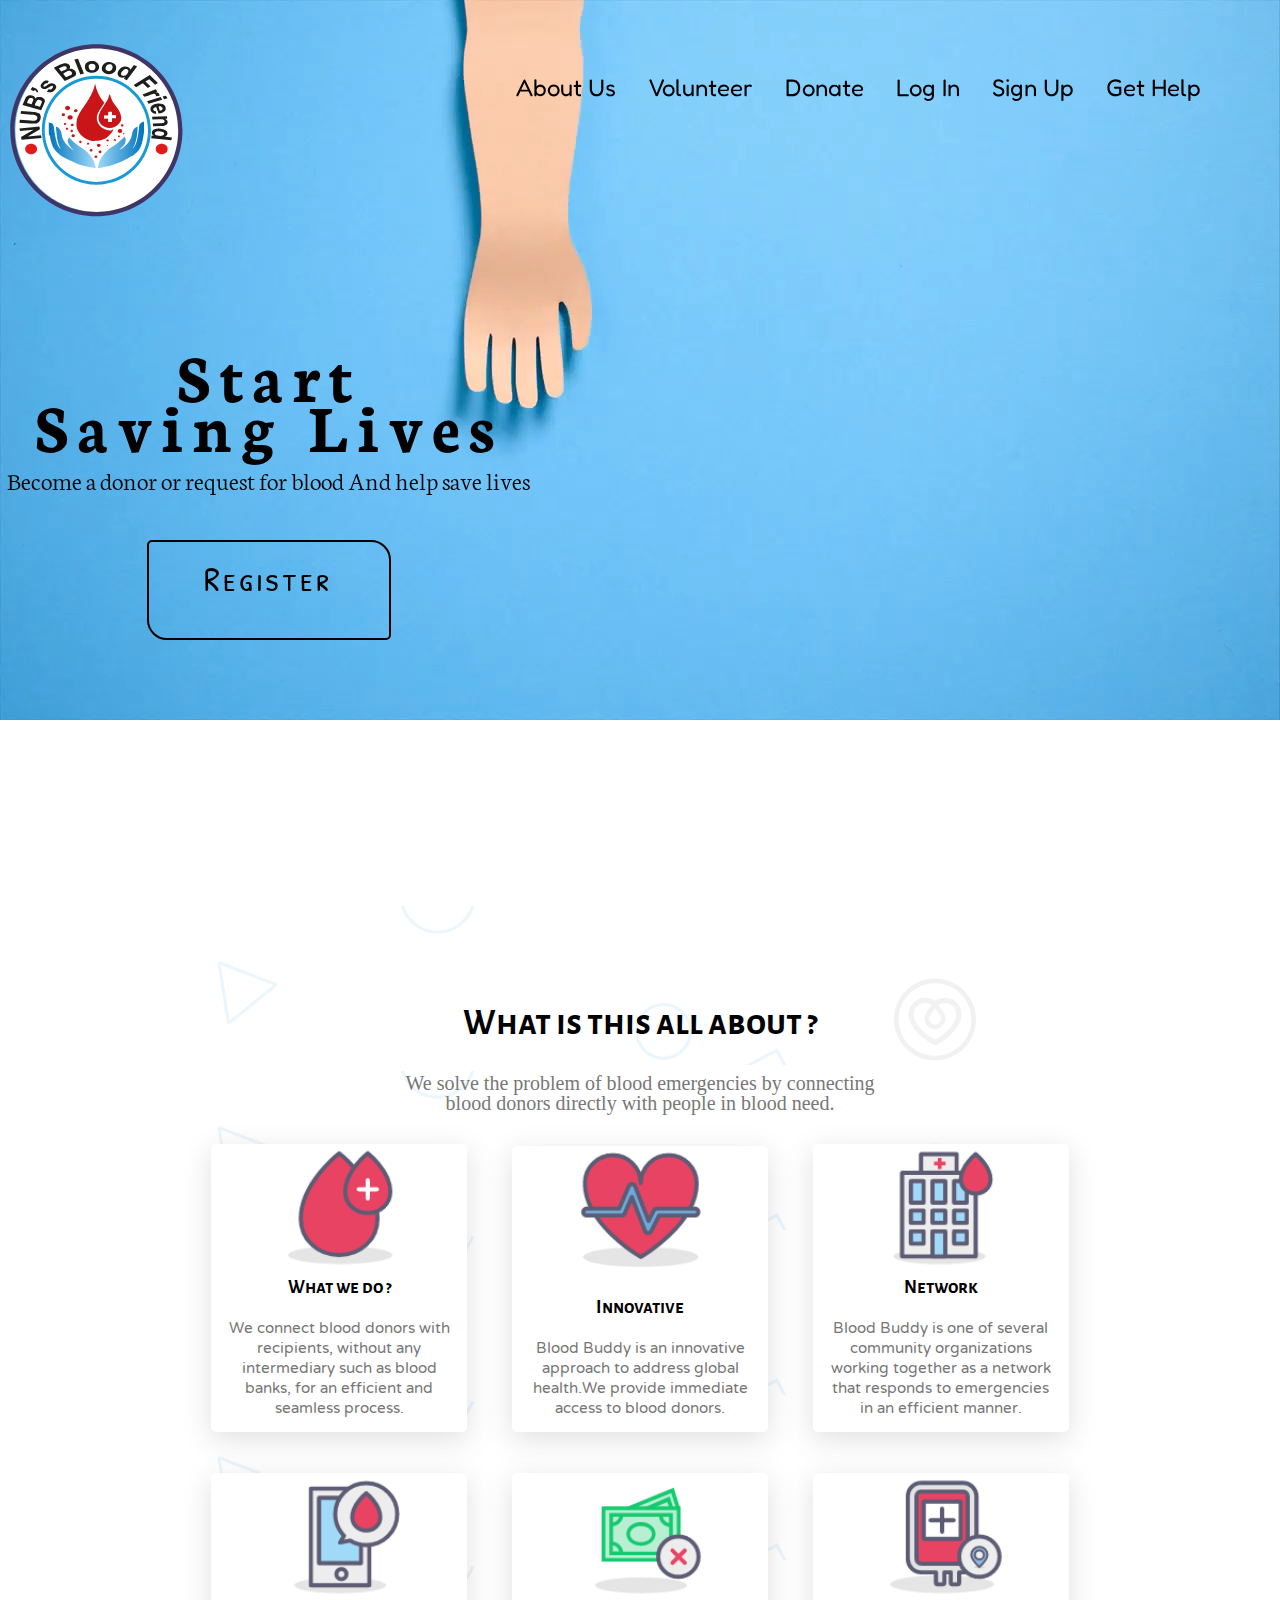
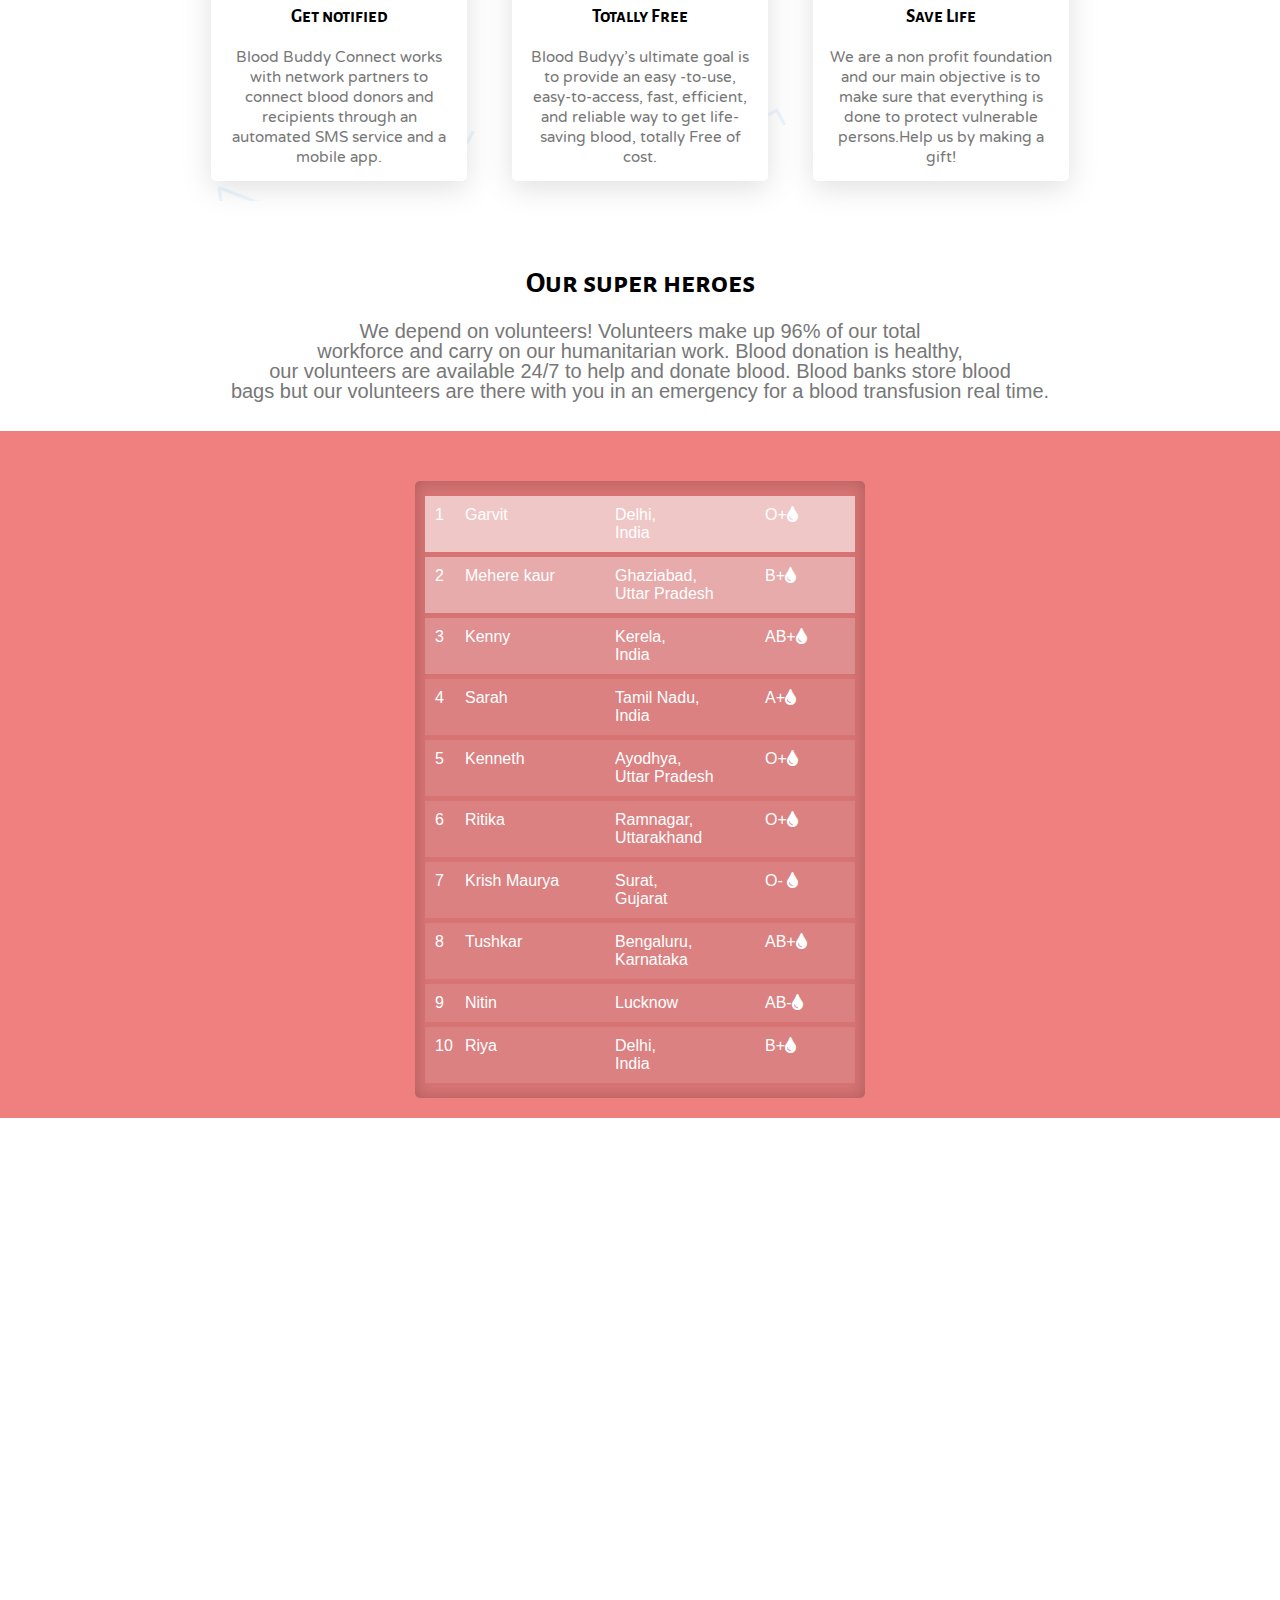
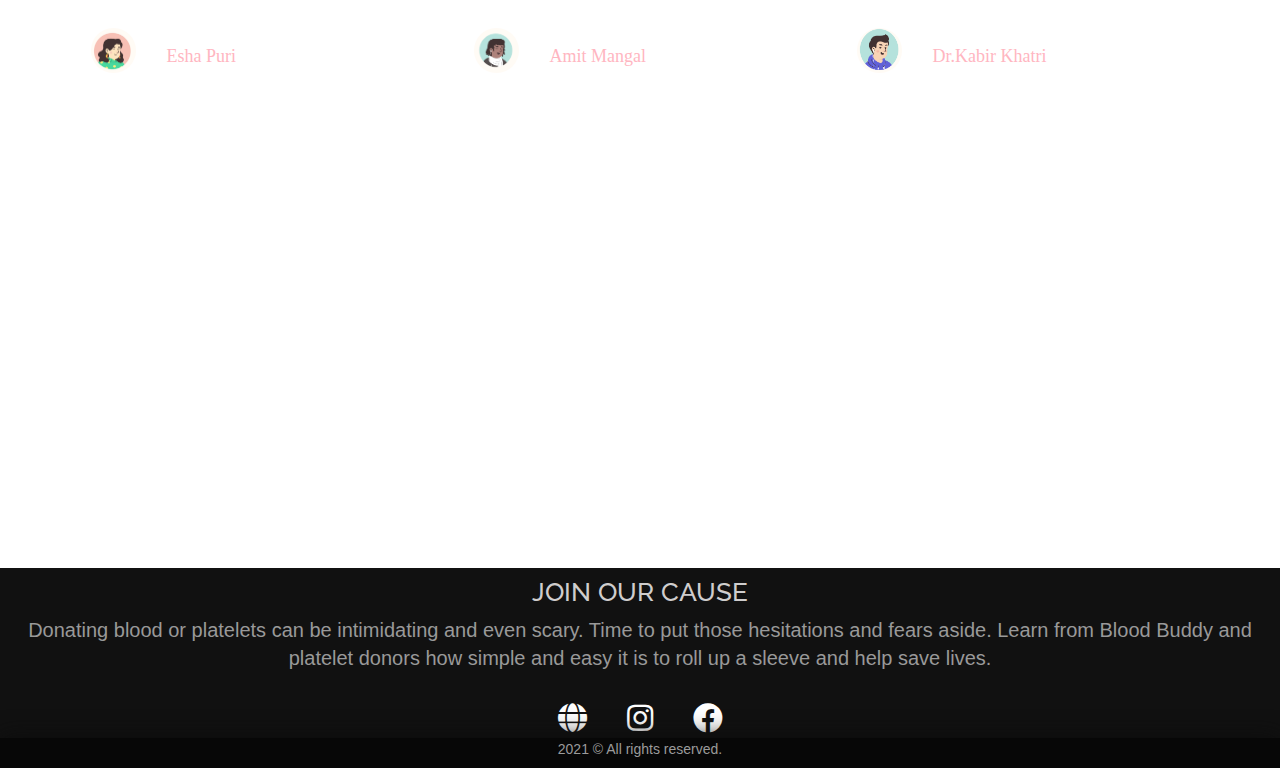
==== index.html @ 306397d5 "initial state" ====
<!DOCTYPE html>
<html lang="en">

<head>
    <meta charset="UTF-8">
    <meta http-equiv="X-UA-Compatible" content="IE=edge">
    <meta name="viewport" content="width=device-width, initial-scale=1.0">
    <link rel="icon" href='./Images/logo.svg' type="image/png">
    <link rel="stylesheet" href='css/index.css'>
    <link rel="stylesheet" href='https://fontawesome.com/v4.7.0/icon/bars'>
    <link rel="stylesheet" href="https://cdnjs.cloudflare.com/ajax/libs/font-awesome/5.15.3/css/all.min.css" />
    <script src="https://cdn.jsdelivr.net/npm/bootstrap@5.1.3/dist/js/bootstrap.bundle.min.js"></script>
    <script src="https://ajax.googleapis.com/ajax/libs/jquery/3.5.1/jquery.min.js"></script>
</head>
<title>BLOOD BUDDY</title>
<!-- <div class="preloader">
    <img src="Images/pre-loader.svg" alt="spinner">
</div> -->

<body>
    <!--Scroll to top button-->
    <button onclick="topFunction()" id="myBtn" class="fas fa-arrow-up"></button>
    <!-- Home Page -->
    <header>
        <video autoplay muted loop plays-inline id="homevideo">
            <source src="./video/homevideo1.mp4" type="video/mp4">
        </video>
        <div id="logo">
            <a href="index.html"><img src="./Images/logo.svg"></a>
        </div>
        <div id="nav">
            <div class="header-list" id="headerl">
                <i class="fa fa-times" onclick="hideMenu()"></i>
                <ul>
                    <li><a class="scroll" href="#about-us">About Us</a></li>
                    <li><a class="scroll" href="#vol-sect">Volunteer</a></li>
                    <li><a href="donate.html" target="_blank">Donate</a></li>
                    <li><a href="login.html" target="_blank">Log In</a></li>
                    <li><a href="signup.html" target="_blank">Sign Up</a></li>
                    <li><a href="help.html" target="_blank">Get Help</a></li>
                </ul>
            </div>
            <i class="fa fa-bars" onclick="showMenu()"></i>
        </div>
        <div class="text-box">
            <h1> Start </h1>
            <h1>Saving Lives </h1>
            <p>Become a donor or request for blood And help save lives</p>
            <a href='Register.html' class="hero-btn" target="_blank">Register</a>
        </div>
    </header>

    <!--ABOUT US -->

    <main>
        <section id="about-us">
            <div class="about">
                <h1 class="heading">What is this all about ?</h1> <br>
                <p class="head-des" class="text">We solve the problem of blood emergencies by connecting <span class="one-line"><br></span> blood donors directly with people in blood need. </p>
                <div class="row">
                    <div class="about-col">
                        <div class="image">
                            <img src="./Images/drop.png">
                        </div>
                        <h3>What we do ?</h3>
                        <p>We connect blood donors with recipients, without any intermediary such as blood banks, for an efficient and seamless process.</p>
                    </div>
                    <div class="about-col">
                        <div class="image">
                            <img src="./Images/innovation.png">
                        </div>
                        <br>
                        <h3>Innovative</h3>
                        <p>Blood Buddy is an innovative approach to address global health.We provide <span>immediate
                                access</span> to blood donors.</p>
                    </div>
                    <div class="about-col">
                        <div class="image">
                            <img src="./Images/netwotk.png">
                        </div>
                        <h3>Network</h3>
                        <p>Blood Buddy is one of several community organizations working together as a network that responds to emergencies in an efficient manner.</p>
                    </div>
                    <div class="about-col">
                        <div class="image">
                            <img src="./Images/noti.png">
                        </div>
                        <h3>Get notified</h3>
                        <p>Blood Buddy Connect works with network partners to connect blood donors and recipients through an automated SMS service and a mobile app.</p>
                    </div>
                    <div class="about-col">
                        <div class="image">
                            <img src="./Images/cost.png">
                        </div>
                        <h3>Totally Free</h3>
                        <p>Blood Budyy's ultimate goal is to provide an easy -to-use, easy-to-access, fast, efficient, and reliable way to get life-saving blood, totally <span>Free of cost.</span></p>
                    </div>
                    <div class="about-col">
                        <div class="image">
                            <img src="./Images/save.png">
                        </div>
                        <h3>Save Life</h3>
                        <p>We are a non profit foundation and our main objective is to make sure that everything is done to protect vulnerable persons.<span>Help
                                us by making a gift!</span></p>
                    </div>
                </div>
            </div>
        </section>
    </main>

    <!-- Volunteer Section -->

    <div class="volunteer" section id="vol-sect">
        <div class="title-head">
            <h1 class="title">Our super heroes </h1>
        </div>
        <p class="content">We depend on volunteers! Volunteers make up 96% of our total<span class="line"><br></span> workforce and carry on our humanitarian work. Blood donation is healthy,<span class="line"><br></span> our volunteers are available 24/7 to help and donate
            blood. Blood banks store blood<span class="line"><br></span> bags but our volunteers are there with you in an emergency for a blood transfusion real time.</p>
        <ul class="volunt">
            <li class="vol">
                <span class=" vol-i number">1 </span>
                <span class=" vol-i name">Garvit</span>
                <span class=" vol-i location">Delhi,<br>India</span>
                <span class=" vol-i blood group">O+<i class="fa fa-tint" aria-hidden="true"></i>
                </span>
            </li>
            <li class="vol">
                <span class=" vol-i number">2</span>
                <span class=" vol-i name">Mehere kaur</span>
                <span class=" vol-i location">Ghaziabad,<br>Uttar Pradesh</span>
                <span class=" vol-i blood group">B+<i class="fa fa-tint" aria-hidden="true"></i>
                </span>
            </li>
            <li class="vol">
                <span class=" vol-i number">3</span>
                <span class=" vol-i name">Kenny</span>
                <span class=" vol-i location">Kerela,<br>India</span>
                <span class=" vol-i blood group">AB+<i class="fa fa-tint" aria-hidden="true"></i>
                </span>
            </li>
            <li class="vol">
                <span class=" vol-i number">4</span>
                <span class=" vol-i name">Sarah</span>
                <span class=" vol-i location">Tamil Nadu,<br>India</span>
                <span class=" vol-i blood group">A+<i class="fa fa-tint" aria-hidden="true"></i>
                </span>
            </li>

            <li class="vol">
                <span class=" vol-i number">5</span>
                <span class=" vol-i name">Kenneth</span>
                <span class=" vol-i location">Ayodhya,<br>Uttar Pradesh</span>
                <span class=" vol-i blood group"> O+<i class="fa fa-tint" aria-hidden="true"></i>
                </span>
            </li>

            <li class="vol">
                <span class=" vol-i number">6</span>
                <span class=" vol-i name">Ritika</span>
                <span class=" vol-i location">Ramnagar,<br>Uttarakhand</span>
                <span class=" vol-i blood group">O+<i class="fa fa-tint" aria-hidden="true"></i>
                </span>
            </li>

            <li class="vol">
                <span class=" vol-i number">7</span>
                <span class=" vol-i name">Krish Maurya</span>
                <span class=" vol-i location">Surat,<br>Gujarat</span>
                <span class=" vol-i blood group">O- <i class="fa fa-tint" aria-hidden="true"></i>
                </span>
            </li>

            <li class="vol">
                <span class=" vol-i number">8</span>
                <span class=" vol-i name">Tushkar</span>
                <span class=" vol-i location">Bengaluru,<br>Karnataka</span>
                <span class=" vol-i blood group">AB+<i class="fa fa-tint" aria-hidden="true"></i>
                </span>
            </li>

            <li class="vol">
                <span class=" vol-i number">9</span>
                <span class=" vol-i name">Nitin</span>
                <span class=" vol-i location">Lucknow</span>
                <span class=" vol-i blood group">AB-<i class="fa fa-tint" aria-hidden="true"></i>
                </span>
            </li>

            <li class="vol">
                <span class=" vol-i number">10</span>
                <span class=" vol-i name">Riya</span>
                <span class=" vol-i location">Delhi,<br>India</span>
                <span class=" vol-i blood group">B+<i class="fa fa-tint" aria-hidden="true"></i>
                </span>
            </li>

        </ul>
    </div>
    <!--REVIEW-->
    <section class="customer-review">
        <div class="row-customer">
            <h2>Testimonials<br>See what our users have to say</h2>
        </div>
        <div class="row-customer">
            <div class="col-customer span-1-of-3-customer customer-box">
                <div class="customer-text-box">
                    Blood Buddy is just awesome! I just donated for the first time and it could not have been easier.Blood Buddy is doing a very important work and I'm happy that I could contribute . It's hygienic,safe and convenient, I recommend it to everyone!
                </div>
                <div class="customer">
                    <img src="Images/review-3.PNG" alt="Customer photo">
                    <p>Esha Puri </p>
                </div>
            </div>

            <div class="col-customer span-1-of-3-customer customer-box">
                <div class="customer-text-box">
                    I found Blood Buddy at a time that my mother was in urgent need of blood. Blood Buddy arranged the required amount in no time. It saved us a lot of hassle and worry especially in such a trying time.
                    <br> Thank you Blood Buddy!
                </div>
                <div class="customer">
                    <img src="Images/review-2.PNG" alt="Customer photo">
                    <p>Amit Mangal</p>
                </div>
            </div>
            <div class="col-customer span-1-of-3-customer customer-box">
                <div class="customer-text-box">
                    I have been a part of this organization for quite some time and each time I'm amazed by the seamless and efficient system in place.The importance of timely care especially in the recent times is known and having Blood Buddy takes a load off my mind.
                </div>
                <div class="customer">
                    <img src="Images/review-1.PNG" alt="Customer photo">
                    <p>Dr.Kabir Khatri</p>
                </div>
            </div>
        </div>
    </section>

    <!--FOOTER-->

    <footer>
        <div class="siteFooterBar">
            <div class="content1">
                <div class="foot">2021 © All rights reserved.</div>
            </div>
        </div>
        <div class="footer-content">
            <h3>JOIN OUR CAUSE</h3>
            <p>Donating blood or platelets can be intimidating and even scary. Time to put those hesitations and fears aside. Learn from Blood Buddy and platelet donors how simple and easy it is to roll up a sleeve and help save lives.</p>
            <div class="socials">
                <ul class="sci">
                    <li><a href="https://www.facebook.com/givebloodnhs/" target="_blank"><i
                                class="fab fa-facebook"></i></a>
                    </li>
                    <li><a href="https://www.instagram.com/indiablooddonation/?hl=en" target="_blank"><i
                                class="fab fa-instagram"></i></a></li>
                    <li><a href="http://nbtc.naco.gov.in/" target="_blank"><i class="fas fa-globe"></i></a>
                    </li>
                </ul>
            </div>
        </div>


    </footer>
    <!--Javascript for pre-loader-->

    <script>
        const preloader = document.querySelector('.preloader');
        const fadeEffect = setInterval(() => {
            if (!preloader.style.opacity) {
                preloader.style.opacity = 1;
            }
            if (preloader.style.opacity > 0) {
                preloader.style.opacity -= 1.5;
            } else {
                clearInterval(fadeEffect);
            }
        }, 1500);
        window.addEventListener('load', fadeEffect);
    </script>
    <!--js for scroll to top-->
    <script src="up.js"></script>

    <!--JAVASCRIPT FOR TOGGLE MENU -->
    <script>
        var headerl = document.getElementById("headerl");

        function showMenu() {
            headerl.style.right = "0";
        }

        function hideMenu() {
            headerl.style.right = "-210px";
        }
    </script>


    <!--js for scroll effects-->
    <script src="scroll.js"></script>

</body>

</html>
---- css/index.css ----
@import url("https://fonts.googleapis.com/css2?family=Fredoka+One&display=swap");
@import url("https://fonts.googleapis.com/css2?family=Neuton:ital@1&display=swap");
@import url("https://fonts.googleapis.com/css2?family=Patrick+Hand+SC&display=swap");
@import url("https://fonts.googleapis.com/css2?family=Alegreya+Sans+SC:wght@300&display=swap");
@import url("https://fonts.googleapis.com/css2?family=NTR&display=swap");
@import url("https://fonts.googleapis.com/css2?family=Raleway&display=swap");
* {
    margin: 0px;
}

.preloader {
    align-items: center;
    background: rgb(0, 0, 0);
    display: flex;
    height: 100vh;
    justify-content: center;
    left: 0;
    position: fixed;
    top: 0;
    transition: opacity 0.3s linear;
    width: 100%;
    z-index: 9999;
    pointer-events: none;
}

#homevideo {
    height: auto;
    width: 100%;
    align-items: center;
    justify-content: center;
    transition: 0.5s;
}

header {
    overflow: hidden;
    height: 100vh;
    width: 100%;
    background-size: cover;
    position: relative;
    background-attachment: fixed;
}

#logo {
    position: absolute;
    top: 9%;
    left: 5%;
    transform: translate(-40%, -30%);
    text-align: center;
    font-family: "Neuton", serif;
    line-height: 30px;
    margin-bottom: 10px;
}

#logo>a>img {
    width: 70%;
}

#nav {
    width: 90%;
    color: black;
    position: absolute;
    top: 10%;
    left: 50%;
    transform: translate(-50%, -50%);
    text-align: center;
    font-family: "Neuton", serif;
    line-height: 50px;
}

#nav img {
    width: 150px;
    padding-left: 20px;
    padding-top: 10px;
    top: 0%;
}

#nav .header-list {
    flex: 1;
    text-align: right;
}

.header-list ul li {
    list-style: none;
    display: inline-block;
    padding: 8px 15px;
    position: relative;
}

.header-list ul li a {
    color: black;
    font-size: 24px;
    text-decoration: none;
    font-family: "Fredoka One", cursive;
}

.header-list ul li::after {
    content: "";
    height: 2px;
    background: #cd5c5c;
    display: block;
    margin: auto;
    transition: 0.5s;
    width: 0%;
}

.header-list ul li:hover::after {
    width: 100%;
}

.text-box {
    width: 80%;
    color: rgb(0, 0, 0);
    position: absolute;
    top: 55%;
    left: 21%;
    transform: translate(-50%, -50%);
    text-align: center;
    font-family: "Neuton", serif;
    line-height: 50px;
}

.text-box h1 {
    font-size: 70px;
    font-family: "Neuton", serif;
    letter-spacing: 8px;
}

.text-box p {
    margin: 10px 0 40px;
    font-size: 26px;
    color: black;
}

.hero-btn {
    border-radius: 5px;
    display: inline-block;
    text-decoration: none;
    color: black;
    border: 2px solid black;
    border-radius: 5px 20px 5px;
    padding: 12px 30px;
    font-size: 35px;
    background: transparent;
    position: relative;
    cursor: pointer;
    width: 20vh;
    letter-spacing: 3px;
    height: 8vh;
    font-family: "Patrick Hand SC", cursive;
}

.hero-btn:hover {
    border: 1px solid #cd5c5c;
    background: #cd5c5c;
    transition: 1s;
    font-weight: 300;
}

#nav .fa {
    display: none;
}

@media only screen and (max-width: 800px) {
    #logo {
        visibility: collapse;
    }
    #homevideo {
        height: auto;
        width: 100%;
    }
    .text-box {
        height: auto;
        width: 50%;
        left: 50%;
        top: 62%;
    }
    .text-box h1 {
        font-size: 200%;
        padding-top: 32px;
    }
    .text-box p {
        font-size: 90%;
    }
    .hero-btn {
        border-radius: 5px;
        border: 2px solid black;
        border-radius: 5px 20px 5px;
        padding: 12px 30px;
        font-size: 200%;
        background: transparent;
        position: relative;
        cursor: pointer;
        width: 20vh;
        letter-spacing: 3px;
        height: 8vh;
    }
    .header-list ul li {
        display: block;
    }
    .header-list {
        position: absolute;
        background: #fa8072;
        height: 100vh;
        width: 200px;
        top: 0;
        right: -210px;
        text-align: left;
        z-index: 2;
        transition: 1s;
    }
    #nav .fa {
        display: block;
        color: #fff;
        float: right;
        margin: 10px;
        font-size: 22px;
        cursor: pointer;
        padding-bottom: 20px;
    }
    .header-list ul {
        padding: 30px;
    }
}


/*ABOUT*/

.about {
    width: 80%;
    margin: auto;
    text-align: center;
    padding-top: 8%;
}

h1 {
    font-size: 30px;
    font-weight: 600;
}

p {
    color: #777;
    font-size: 20px;
    font-weight: 300;
    padding: 10px;
    line-height: 20px;
}

.about-col {
    transition: transform 1s;
    width: 25%;
    display: inline-block;
    box-shadow: rgba(100, 100, 111, 0.2) 0px 7px 29px 0px;
    border-radius: 5px;
    position: relative;
    background: white;
    margin: 2%;
}

.about-col:hover {
    transform: scale(1.03, 1.03);
}

.image img {
    width: 50%;
    border-top-right-radius: 5px;
    border-top-left-radius: 5px;
}

.about h3 {
    font-family: "Alegreya Sans SC", sans-serif;
}

.about-col p {
    padding: 3px;
    text-align: center;
    padding-top: 10px;
    border-radius: 2.8rem;
    margin: 10px;
    z-index: -1;
    font-family: "NTR", sans-serif;
    font-size: 1.2rem;
}

.heading {
    font-size: 36px;
    font-weight: 600;
    font-family: "Alegreya Sans SC", sans-serif;
}

main {
    background: url(../Images/ug.png);
    z-index: -10;
}

@media screen and (max-width: 540px) {
    .about {
        width: 95%;
        margin: auto;
    }
    .about p {
        padding: 0px;
        margin: 2px;
        font-size: 16px;
    }
    .about-col {
        width: 27%;
    }
}

@media screen and (max-width: 360px) {
    .about {
        width: 95%;
        margin: auto;
    }
    .about p {
        padding: 0px;
        margin: 1.4px;
        font-size: 15px;
        letter-spacing: -0.01rem;
    }
    .about-col {
        width: 28%;
        border-radius: 4px;
        margin: 1.3%;
    }
    .about h3 {
        font-size: 17px;
    }
    .about h1 {
        font-size: 27px;
    }
}

@media screen and (max-width: 400px) {
    .one-line {
        display: none;
    }
}


/* ABOUT ENDS */


/*Volunteer*/

.volunteer {
    background: #f08080;
    font-family: sans-serif;
    padding-bottom: 20px;
}

.volunt {
    /* position: relative; */
    width: 450px;
    margin: 50px auto 0px;
    padding: 10px;
    box-sizing: border-box;
    background: rgba(0, 0, 0, 0.1);
    box-shadow: inset 0 0 15px rgba(0, 0, 0, 0.2);
    overflow: hidden;
    border-radius: 5px;
}

.vol span .vol-i {
    display: flex;
    align-items: center;
}

.vol {
    display: flex;
    background: rgba(255, 255, 255, 0.1);
    padding: 10px 10px;
    color: #fff;
    margin: 5px 0;
    transition: 0.5s;
    justify-content: left;
}

.vol:nth-child(1) {
    background: rgba(255, 255, 255, 0.6);
}

.vol:nth-child(2) {
    background: rgba(255, 255, 255, 0.4);
}

.vol:nth-child(3) {
    background: rgba(255, 255, 255, 0.2);
}

.vol span:nth-child(1) {
    width: 30px;
}

.vol span:nth-child(2) {
    width: 150px;
}

.vol span:nth-child(3) {
    width: 150px;
    font-size: 15x;
}

.vol span:nth-child(4) {
    width: 70px;
}

.vol:hover {
    transform: scale(1.06);
    background: #ffb6c1;
}

@media screen and (max-width: 510px) {
    .volunt {
        /* position: relative; */
        width: 400px;
        margin: 40px auto 0px;
        padding: 10px;
        border-radius: 5px;
    }
    .vol {
        padding: 7px;
        margin: 5px 0;
        font-size: 16px;
    }
    .line {
        display: none;
    }
    .content .volunteer {
        font-size: 16px;
    }
}

@media screen and (max-width: 768px) {
    .content .volunteer {
        font-size: 16px;
    }
    .line {
        display: none;
    }
}

@media screen and (max-width: 400px) {
    .volunt {
        width: 300px;
        padding: 10px auto;
    }
    .vol {
        padding: 5px;
        margin: 4px 0;
        font-size: 14px;
    }
    .content {
        font-size: 15px;
    }
}

@media screen and (max-width: 320px) {
    .volunt {
        width: 270px;
        padding: 10px auto;
    }
    .vol {
        padding: 4px;
        margin: 4px 0;
        font-size: 13.5px;
    }
    .title-head {
        font-size: 28px;
    }
}

.title-head {
    font-family: "Alegreya Sans SC", sans-serif;
    * {
        margin: 0px;
        padding: 0px;
    }
    header {
        height: 100vh;
        width: 100%;
        background-image: linear-gradient(rgba(14, 23, 61, 0.7), rgb(59, 75, 85)), url(./Images/header.jpg);
        background-position: center;
        background-size: cover;
        position: relative;
        background-attachment: fixed;
    }
    nav {
        display: flex;
        padding: 2%, 6%;
        justify-content: space-between;
    }
    nav img {
        width: 200px;
        padding-left: 20px;
        padding-top: 10px;
    }
    .nav .header-list {
        flex: 1;
        text-align: right;
    }
    .header-list ul li {
        list-style: none;
        display: inline-block;
        padding: 8px 15px;
        position: relative;
    }
    .header-list ul li a {
        color: white;
        font-size: 24px;
        text-decoration: none;
        font-family: "Fredoka One", cursive;
    }
    .header-list ul li::after {
        content: "";
        height: 2px;
        background: #cd5c5c;
        display: block;
        margin: auto;
        transition: 0.5s;
        width: 0%;
    }
    .header-list ul li:hover::after {
        width: 100%;
    }
    .text-box {
        width: 90%;
        color: #fff;
        position: absolute;
        top: 50%;
        left: 50%;
        transform: translate(-50%, -50%);
        text-align: center;
        font-family: "Neuton", serif;
        line-height: 50px;
    }
    .text-box h1 {
        font-size: 70px;
        font-family: "Neuton", serif;
        letter-spacing: 8px;
    }
    .text-box p {
        margin: 10px 0 40px;
        font-size: 26px;
        color: #fff;
    }
    .hero-btn {
        display: inline-block;
        text-decoration: none;
        color: #fff;
        border: 1px solid #fff;
        padding: 12px 30px;
        font-size: 25px;
        background: transparent;
        position: relative;
        cursor: pointer;
        width: 20vh;
        letter-spacing: 3px;
        height: 8vh;
        font-family: "Patrick Hand SC", cursive;
    }
    .hero-btn:hover {
        border: 1px solid #cd5c5c;
        background: #cd5c5c;
        transition: 1s;
    }
    nav .fa {
        display: none;
    }
    @media (max-width: 700px) {
        .text-box h1 {
            font-size: 30px;
            padding-top: 32px;
        }
        nav img {
            width: 140px;
            padding-left: 20px;
            padding-top: 0px;
            padding-bottom: 200px;
            margin-bottom: 14px;
        }
        .header-list ul li {
            display: block;
        }
        .header-list {
            position: absolute;
            background: #fa8072;
            height: 100vh;
            width: 200px;
            top: 0;
            right: -210px;
            text-align: left;
            z-index: 2;
            transition: 1s;
        }
        nav .fa {
            display: block;
            color: #fff;
            margin: 10px;
            font-size: 22px;
            cursor: pointer;
            padding-bottom: 20px;
        }
        .header-list ul {
            padding: 30px;
        }
    }
    /*ABOUT*/
    .about {
        width: 98%;
        margin: auto;
        text-align: center;
        padding-top: 8%;
    }
    h1 {
        font-size: 30px;
        font-weight: 600;
    }
    p {
        color: #777;
        font-size: 20px;
        font-weight: 300;
        padding: 10px;
        line-height: 20px;
    }
    .about-col {
        transition: transform 1s;
        width: 25%;
        display: inline-block;
        box-shadow: rgba(100, 100, 111, 0.2) 0px 7px 29px 0px;
        border-radius: 5px;
        position: relative;
        background: white;
        margin: 2%;
    }
    .about-col:hover {
        transform: scale(1.03, 1.03);
    }
    .image img {
        width: 50%;
        border-top-right-radius: 5px;
        border-top-left-radius: 5px;
    }
    .about h3 {
        font-family: "Alegreya Sans SC", sans-serif;
    }
    .about-col p {
        padding: 3px;
        text-align: center;
        padding-top: 10px;
        border-radius: 2.8rem;
        margin: 10px;
        z-index: -1;
        font-family: "NTR", sans-serif;
        font-size: 1.2rem;
    }
    .heading {
        font-size: 36px;
        font-weight: 600;
        font-family: "Alegreya Sans SC", sans-serif;
    }
    main {
        background: url(../Images/ug.png);
        z-index: -10;
    }
    @media screen and (max-width: 540px) {
        .about {
            width: 95%;
            margin: auto;
        }
        .about p {
            padding: 0px;
            margin: 2px;
            font-size: 16px;
        }
        .about-col {
            width: 27%;
        }
    }
    @media screen and (max-width: 360px) {
        .about {
            width: 95%;
            margin: auto;
        }
        .about p {
            padding: 0px;
            margin: 1.4px;
            font-size: 15px;
            letter-spacing: -0.01rem;
        }
        .about-col {
            width: 28%;
            border-radius: 4px;
            margin: 1.3%;
        }
        .about h3 {
            font-size: 17px;
        }
        .about h1 {
            font-size: 27px;
        }
    }
    @media screen and (max-width: 400px) {
        .one-line {
            display: none;
        }
    }
    /* ABOUT ENDS */
    /*Volunteer*/
    .volunteer {
        background: #f08080;
        font-family: sans-serif;
        padding-bottom: 20px;
    }
    .volunt {
        /* position: relative; */
        width: 450px;
        margin: 50px auto 0px;
        padding: 10px;
        box-sizing: border-box;
        background: rgba(0, 0, 0, 0.1);
        box-shadow: inset 0 0 15px rgba(0, 0, 0, 0.2);
        overflow: hidden;
        border-radius: 5px;
    }
}

html {
    scroll-behavior: smooth;
}

#myBtn {
    display: none;
    position: fixed;
    bottom: 20px;
    right: 30px;
    z-index: 99;
    border: none;
    outline: none;
    background-color: rgba(255, 68, 68, 0.877);
    color: white;
    cursor: pointer;
    padding: 15px;
    border-radius: 50px;
    font-size: 18px;
}

#myBtn:hover {
    background-color: black;
}


/*Footer*/

.sec {
    border-top-left-radius: 40px;
    background: black;
    margin-top: 2%;
    color: #ffb6c1;
    height: 200px;
    padding-bottom: 20px;
    display: flex;
    flex-direction: column;
}

.footer-head {
    display: flex;
    justify-content: space-around;
    padding-top: 4vh;
}

.bout p {
    font-size: 18px;
    color: white;
    font-weight: 100;
}

.bout {
    position: relative;
    padding-right: 20px;
    padding-left: 20px;
    text-align: center;
    padding-top: 1vh;
}

.head {
    padding-left: 20px;
    font-family: "Alegreya Sans SC", sans-serif;
    font-size: 40px;
    font-weight: 600;
    display: flex;
    align-items: center;
}

.head:hover {
    color: white;
}

.sci li {
    float: right;
    text-decoration: none;
    list-style: none;
    padding-right: 40px;
    font-size: 30px;
}

.socials {
    display: flex;
    align-items: center;
}

.sci li a {
    color: white;
}

.sci li a:hover {
    transition: 1s;
    box-shadow: inset-1px -1px 2px rgba(0, 0, 0, 0.2), 2px 24px 10px rgba(0, 0, 0, 0.1);
}

.sci li i {
    transition: 0.5s;
}

.sci li i:hover {
    transform: rotate(0deg) skew(0deg) translate(0, -20px);
}

.sci li:nth-child(1) a:hover {
    color: #3b5998;
    transform: translateY(-20%);
}

.sci li:nth-child(2) a:hover {
    color: rgba(188, 42, 141);
    transform: translateY(-20px);
}

.sci li:nth-child(3) a:hover {
    color: #f0e68c;
    transform: translateY(-20px);
}

@media screen and (max-width: 500px) {
    .head {
        padding-left: 15px;
        font-size: 30px;
        font-weight: 550;
    }
    .sci li {
        padding-right: 15px;
        font-size: 25px;
    }
}

@media screen and (max-width: 360px) {
    .head {
        padding-left: 7px;
        font-size: 25px;
    }
    .sci li {
        padding-right: 7px;
        font-size: 20px;
    }
    .bout p {
        font-size: 18px;
    }
    .bout {
        padding-left: 2px;
        padding-right: 2px;
    }
}

.vol span .vol-i {
    display: flex;
    align-items: center;
}

.vol {
    display: flex;
    background: rgba(255, 255, 255, 0.1);
    padding: 10px 10px;
    color: #fff;
    margin: 5px 0;
    transition: 0.5s;
    justify-content: left;
}

.vol:nth-child(1) {
    background: rgba(255, 255, 255, 0.6);
}

.vol:nth-child(2) {
    background: rgba(255, 255, 255, 0.4);
}

.vol:nth-child(3) {
    background: rgba(255, 255, 255, 0.2);
}

.vol span:nth-child(1) {
    width: 30px;
}

.vol span:nth-child(2) {
    width: 150px;
}

.vol span:nth-child(3) {
    width: 150px;
    font-size: 15x;
}

.vol span:nth-child(4) {
    width: 70px;
}

.vol:hover {
    transform: scale(1.06);
    background: #ffb6c1;
}

@media screen and (max-width: 510px) {
    .volunt {
        /* position: relative; */
        width: 400px;
        margin: 40px auto 0px;
        padding: 10px;
        border-radius: 5px;
    }
    .vol {
        padding: 7px;
        margin: 5px 0;
        font-size: 16px;
    }
    .line {
        display: none;
    }
    .content .volunteer {
        font-size: 16px;
    }
}

@media screen and (max-width: 768px) {
    .content .volunteer {
        font-size: 16px;
    }
    .line {
        display: none;
    }
}

@media screen and (max-width: 400px) {
    .volunt {
        width: 300px;
        padding: 10px auto;
    }
    .vol {
        padding: 5px;
        margin: 4px 0;
        font-size: 14px;
    }
    .content {
        font-size: 15px;
    }
}

@media screen and (max-width: 320px) {
    .volunt {
        width: 270px;
        padding: 10px auto;
    }
    .vol {
        padding: 4px;
        margin: 4px 0;
        font-size: 13.5px;
    }
    .title-head {
        font-size: 28px;
    }
}

.title-head {
    font-family: "Alegreya Sans SC", sans-serif;
    background: white;
    padding-top: 5%;
    text-align: center;
    font-size: 30px;
}

.content {
    background: white;
    height: 100px;
    padding-bottom: 10px;
    padding-top: 20px;
    text-align: center;
}


/*Footer*/

footer {
    position: relative;
    bottom: 0;
    left: 0;
    right: 0;
    background: #111;
    height: 200%;
    width: 100%;
    padding-top: none;
    color: #fff;
    /*padding: 5px 0px 5px 0px;*/
}

.footer-content {
    display: flex;
    align-items: center;
    justify-content: center;
    flex-direction: column;
    text-align: center;
}

.footer-content h3 {
    font-size: 1.6rem;
    font-weight: 500;
    text-transform: capitalize;
    line-height: 3rem;
    font-family: "Raleway", sans-serif;
    color: rgb(207, 205, 205);
}

.footer-content p {
    max-width: fit-content;
    margin: 0px 0px 0px 0px;
    margin-top: -10px;
    margin-bottom: 20px;
    line-height: 28px;
    font-size: 20px;
    color: #999999;
    font-family: Verdana, Geneva, Tahoma, sans-serif;
}

.footer-bottom {
    background: #000;
    width: 100vw;
    padding: 20px;
    padding-bottom: 40px;
    text-align: center;
}

.footer-bottom p {
    float: left;
    font-size: 14px;
    word-spacing: 2px;
    text-transform: capitalize;
}

.footer-bottom p a {
    color: #44bae8;
    font-size: 16px;
    text-decoration: none;
}

.footer-bottom span {
    text-transform: uppercase;
    opacity: 0.4;
    font-weight: 200;
}

.footer-menu {
    float: right;
}

.footer-menu ul {
    display: flex;
}

.footer-menu ul li {
    padding-right: 10px;
    display: block;
}

.footer-menu ul li a {
    color: #cfd2d6;
    text-decoration: none;
}

.footer-menu ul li a:hover {
    color: #27bcda;
}

.footer-content {
    display: flex;
    align-items: center;
    justify-content: center;
    flex-direction: column;
    text-align: center;
}

.sci li {
    float: right;
    text-decoration: none;
    list-style: none;
    padding-right: 40px;
    font-size: 30px;
}

.socials {
    display: flex;
    align-items: center;
    padding-bottom: 2rem;
}

.sci li a {
    color: white;
}

.sci li a:hover {
    transform: translateY(-20px);
    box-shadow: inset-1px -1px 2px rgba(0, 0, 0, 0.2), 2px 24px 10px rgba(0, 0, 0, 0.1);
}

.sci li:nth-child(1) a:hover {
    color: #3b5998;
    transform: translateY(-20px);
}

.sci li:nth-child(2) a:hover {
    color: rgba(188, 42, 141);
    transform: translateY(-20px);
}

.sci li:nth-child(3) a:hover {
    color: #f0e68c;
    transform: translateY(-20px);
}

.siteFooterBar {
    position: absolute;
    bottom: 0;
    padding-top: 10px;
    width: 100%;
    box-shadow: 0px 0px 25px rgb(12, 12, 12);
    height: 20px;
    color: #9b9b9b;
    background: #070707;
}

.content1 {
    display: contents;
    margin: 0px auto;
    text-align: center;
    font-size: 25px;
    font-family: Verdana, Geneva, Tahoma, sans-serif;
    font-size: 14px;
    width: 250px;
}

.content1 .foot {
    margin-top: -7px;
}

@media (max-width: 500px) {
    .footer-menu ul {
        display: flex;
        margin-top: 10px;
        margin-bottom: 20px;
    }
    .sci li {
        padding-right: 15px;
        font-size: 25px;
    }
}

@media screen and (max-width: 360px) {
    .sci li {
        padding-right: 7px;
        font-size: 20px;
    }
}


/*REVIEW*/

.row-customer {
    max-width: 1140px;
    margin: 0 auto 0 auto;
}

.row-customer:before,
.row-customer:after {
    content: "";
    display: table;
}

.row-customer:after {
    clear: both;
}

.row-customer h2 {
    letter-spacing: 0.5px;
    text-transform: uppercase;
    text-align: center;
    margin-bottom: 30px;
    line-height: 60px;
    font-family: "Alegreya Sans SC", sans-serif;
    font-size: 36px;
    font-weight: 500;
}

.col-customer {
    display: block;
    float: left;
    margin: 1% 0 1% 1.6%;
}

.col-customer:first-child {
    margin-left: 0;
}

@media only screen and (max-width: 480px) {
    .col-customer {
        /*margin: 1% 0 1% 0%; */
        margin: 0;
    }
}

.customer-box p {
    font-size: 90%;
    line-height: 145%;
    text-align: center;
}

.span-1-of-3-customer {
    width: 30%;
}

.span-3-of-3-customer {
    width: 100%;
}

.span-2-of-3-customer {
    width: 66.13%;
}

@media only screen and (max-width: 480px) {
    .span-1-of-3-customer {
        width: 100%;
    }
}

.customer-box {
    padding: 1%;
}

.customer img {
    float: left;
    height: 45px;
    width: 45px;
    border-radius: 50%;
    margin: 10px;
}

.customer p {
    float: left;
    margin-top: 15px;
    margin-left: 10px;
    font-size: large;
    color: #ffb6c1;
}

.customer-text-box {
    line-height: 145%;
    margin-bottom: 20px;
    font-size: 90%;
    margin-right: 15px;
    margin-top: 70px;
    margin: 70px 10px 20px 10px;
    font-style: italic;
    font-size: 16px;
}

.customer-text-box:before {
    content: "\02EE";
    display: block;
    font-size: 500%;
}

.customer-review {
    background-image: linear-gradient(rgba(0, 0, 0, 0.8), rgba(0, 0, 0, 0.8)), url(Images/review-background.jpg);
    height: 100vh;
    background-position: center;
    background-size: cover;
    color: #fff;
    background-attachment: fixed;
    clear: both;
    padding: 75px 0px;
    margin: 0px;
}
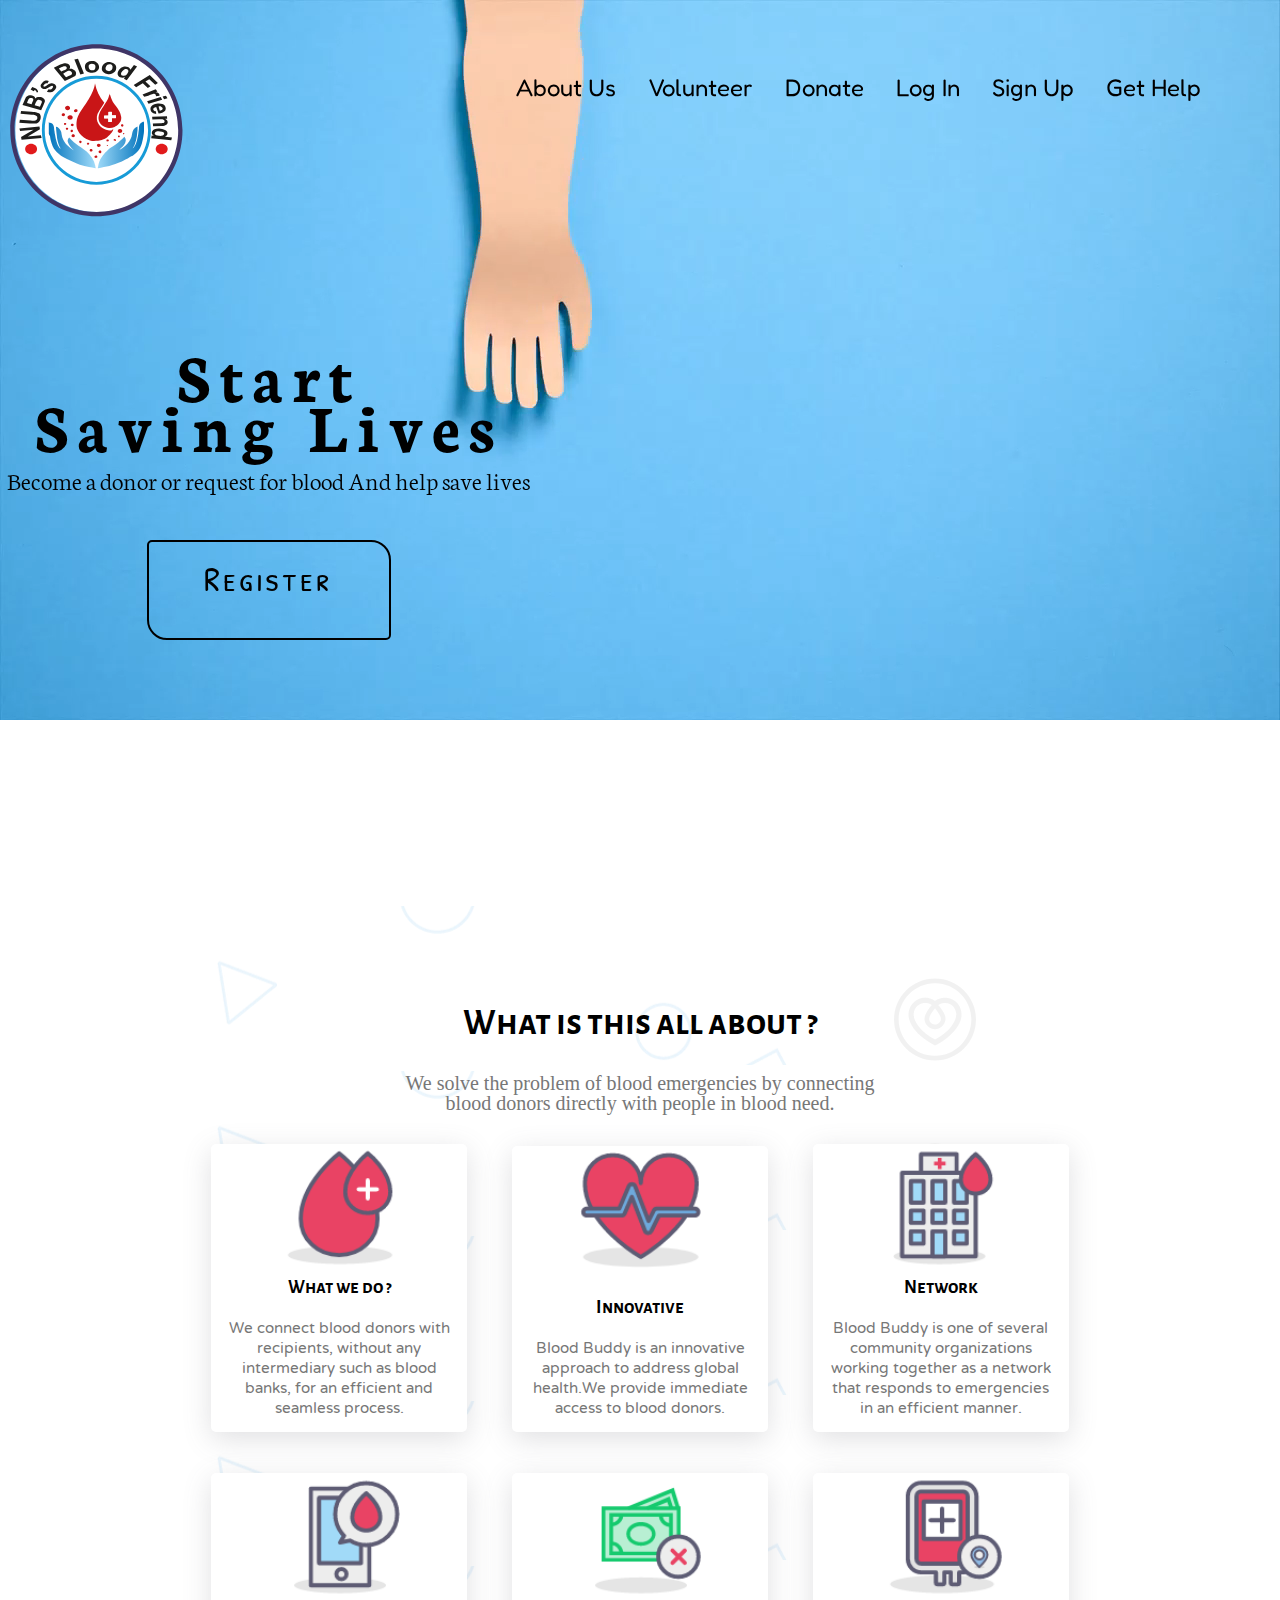
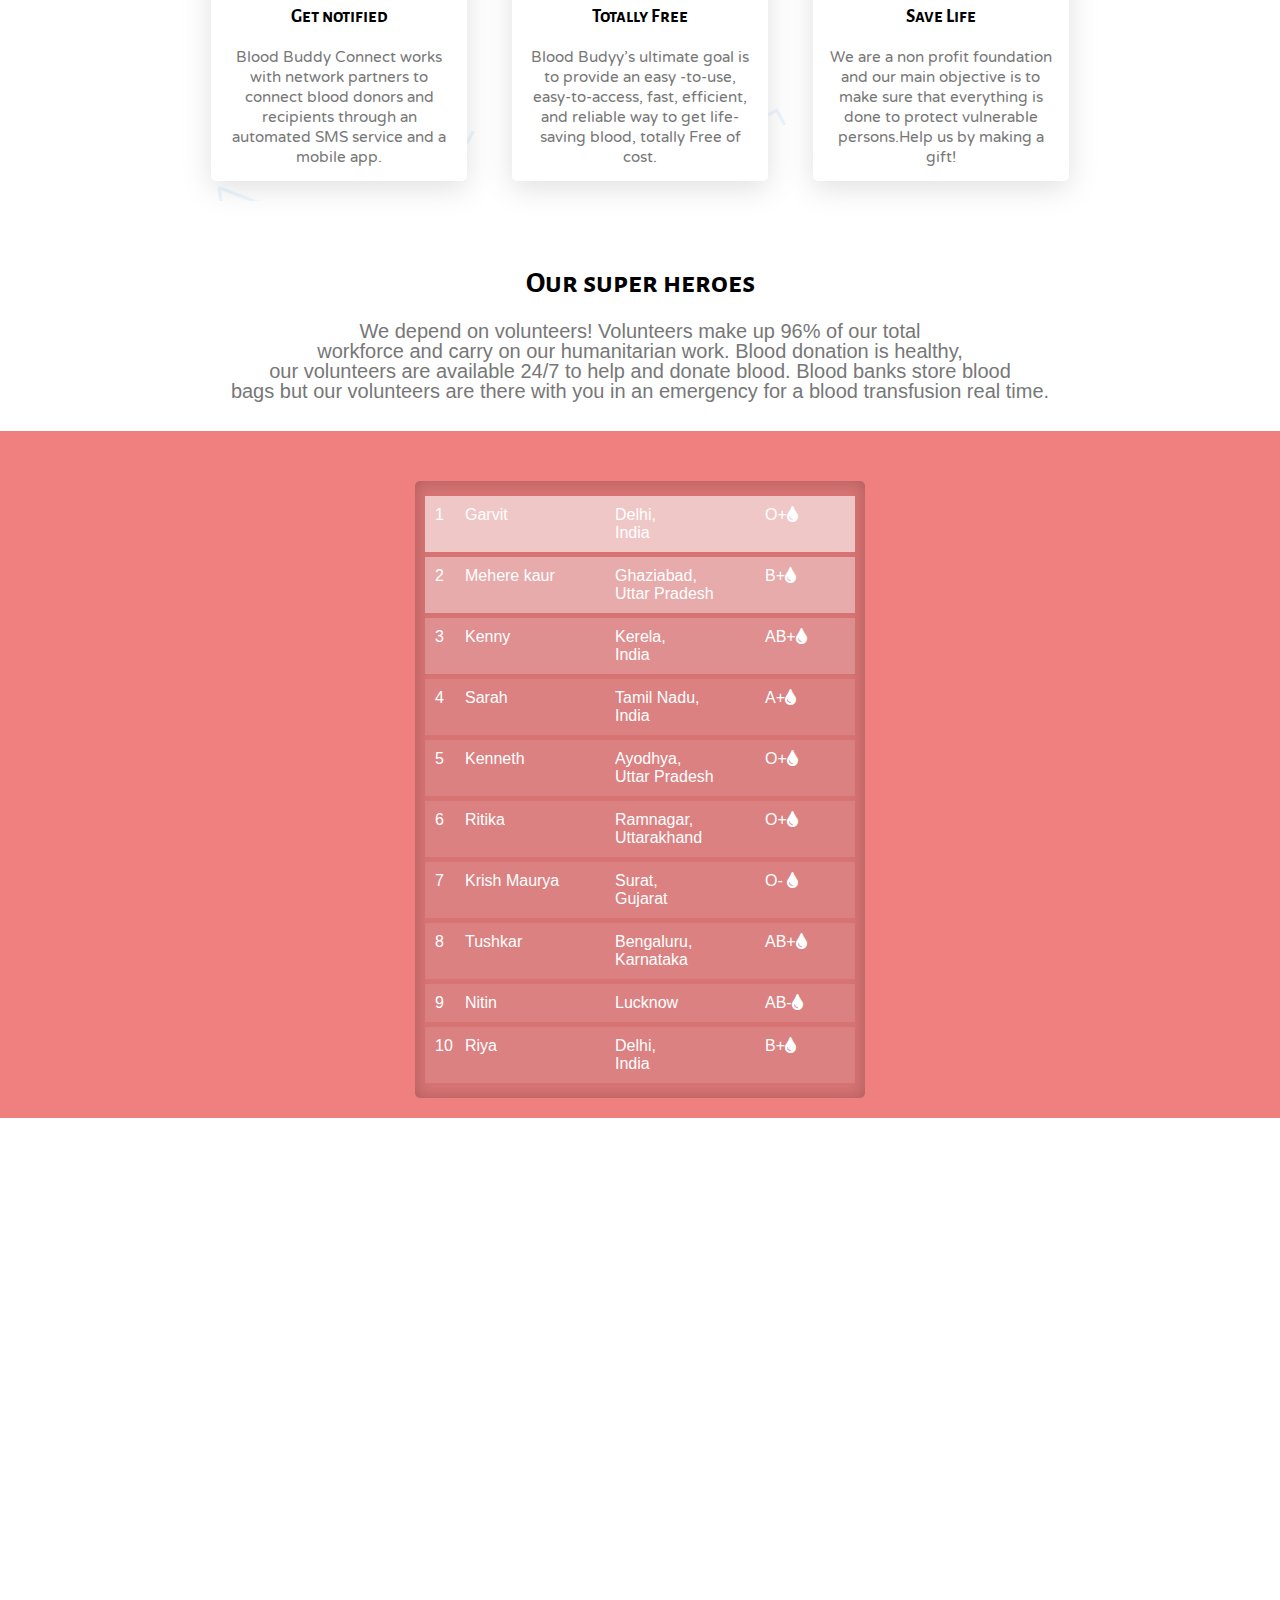
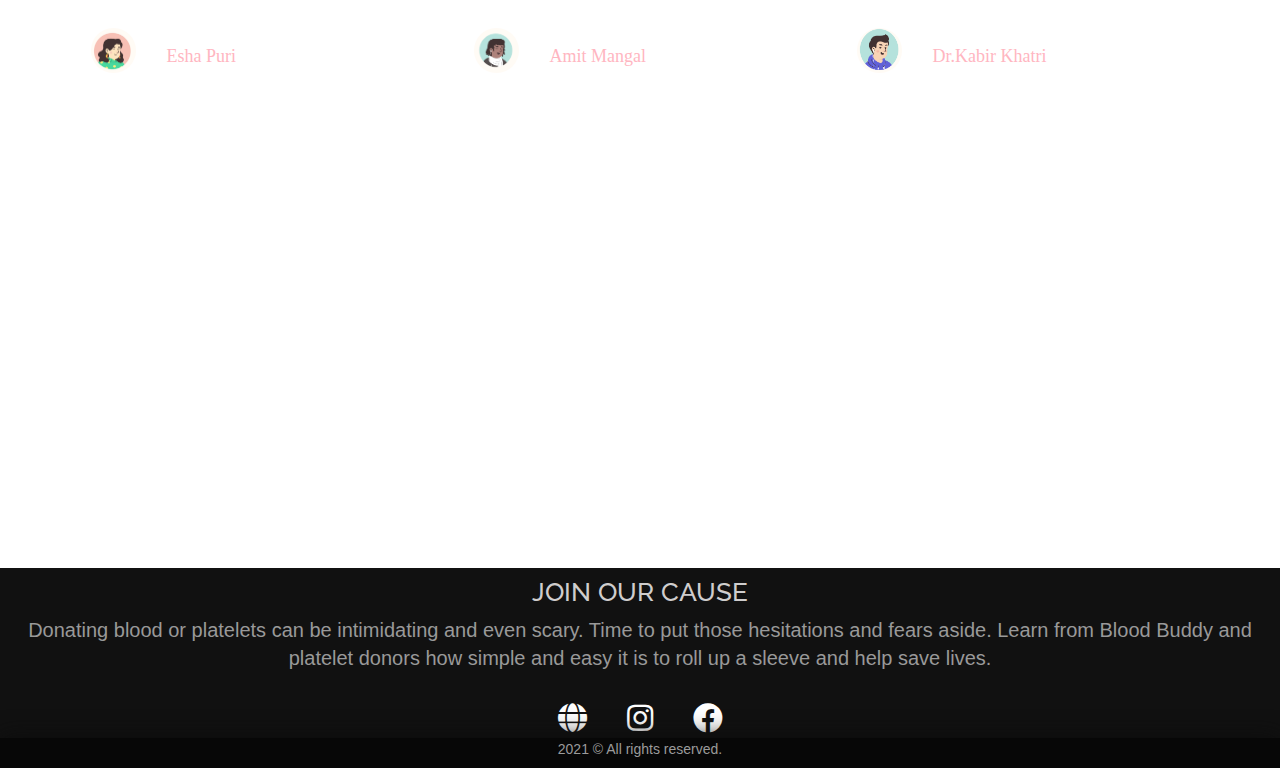
==== commit e10a38b4: "not that much editing" ====
--- a/index.html
+++ b/index.html
@@ -36,7 +36,7 @@
                     <li><a class="scroll" href="#vol-sect">Volunteer</a></li>
                     <li><a href="donate.html" target="_blank">Donate</a></li>
                     <li><a href="login.html" target="_blank">Log In</a></li>
-                    <li><a href="signup.html" target="_blank">Sign Up</a></li>
+                    <li><a href="Register.html" target="_blank">Sign Up</a></li>
                     <li><a href="help.html" target="_blank">Get Help</a></li>
                 </ul>
             </div>
